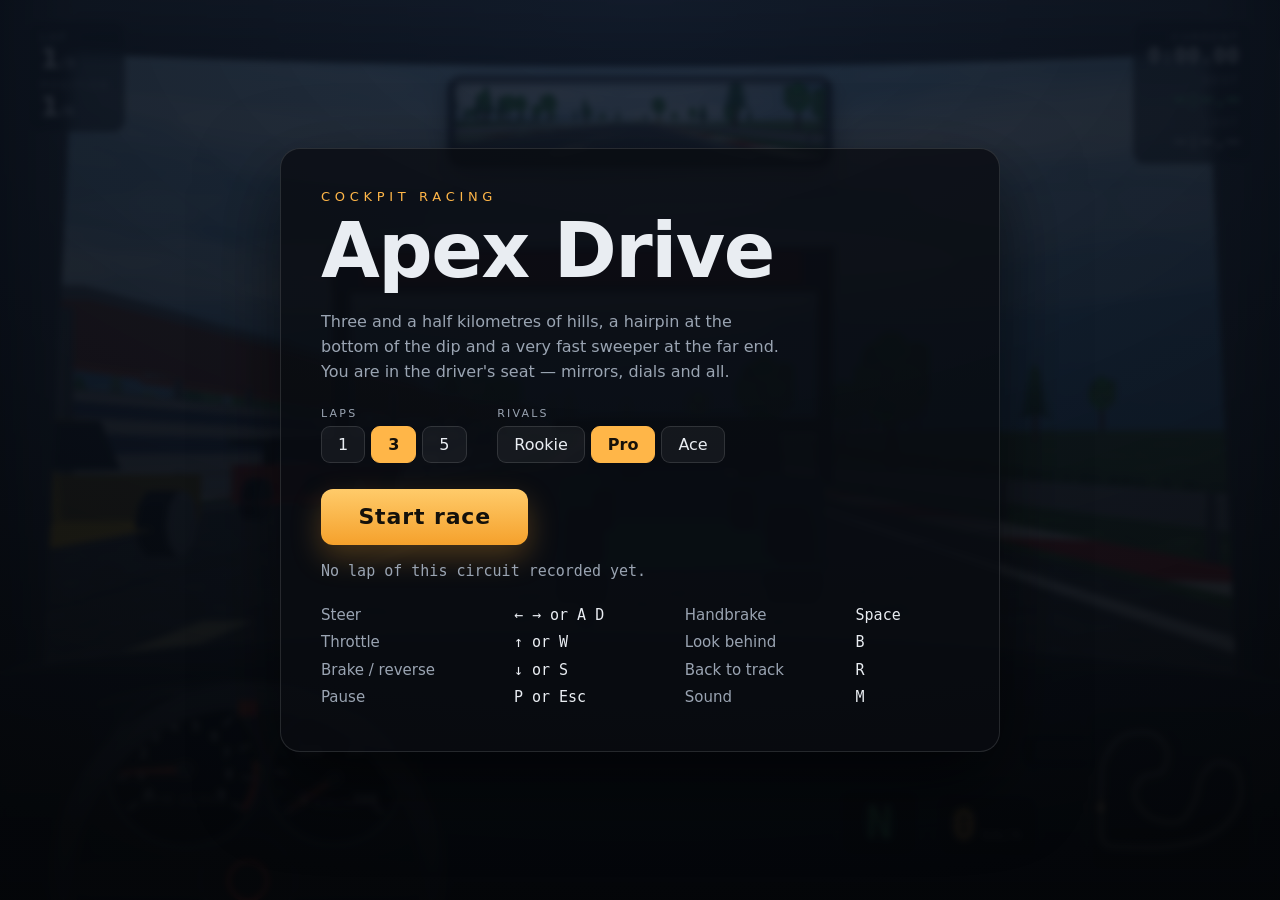
==== racer/index.html @ ed3c2ff3 "Add Apex Drive, a first-person 3D racing game A cockpit racer in raw WebGL, in racer/. No build step" ====
<!DOCTYPE html>
<html lang="en">
<head>
<meta charset="utf-8">
<meta name="viewport" content="width=device-width, initial-scale=1, viewport-fit=cover">
<title>Apex Drive — cockpit racing</title>
<meta name="description" content="A first-person 3D racing game rendered with WebGL. No build step, no dependencies.">
<link rel="stylesheet" href="style.css">
</head>
<body>
<div id="stage">
  <canvas id="view"></canvas>

  <!-- Everything below sits over the 3D view: the car you are sitting in. -->
  <div id="cockpit" aria-hidden="true">
    <!-- The cockpit is built from separate pieces rather than one big
         drawing: only the parts that actually move get repainted. -->
    <svg class="cp cp--roof" viewBox="0 0 1600 160" preserveAspectRatio="none">
      <defs>
        <linearGradient id="trimGrad" x1="0" y1="0" x2="0" y2="1">
          <stop offset="0" stop-color="#2c313a"/>
          <stop offset="1" stop-color="#13161b"/>
        </linearGradient>
      </defs>
      <path d="M0 0 H1600 V96 Q800 168 0 96 Z" fill="url(#trimGrad)"/>
      <path d="M0 96 Q800 168 1600 96" fill="none" stroke="rgba(255,255,255,0.09)" stroke-width="3"/>
    </svg>

    <svg class="cp cp--pillar cp--pillar-l" viewBox="0 0 220 900" preserveAspectRatio="none">
      <defs>
        <linearGradient id="pillarL" x1="0" y1="0" x2="1" y2="0">
          <stop offset="0" stop-color="#0f1115"/>
          <stop offset="1" stop-color="#2b3038"/>
        </linearGradient>
      </defs>
      <path d="M0 0 L214 0 L96 900 L0 900 Z" fill="url(#pillarL)"/>
    </svg>
    <svg class="cp cp--pillar cp--pillar-r" viewBox="0 0 220 900" preserveAspectRatio="none">
      <defs>
        <linearGradient id="pillarR" x1="0" y1="0" x2="1" y2="0">
          <stop offset="0" stop-color="#2b3038"/>
          <stop offset="1" stop-color="#0f1115"/>
        </linearGradient>
      </defs>
      <path d="M220 0 L6 0 L124 900 L220 900 Z" fill="url(#pillarR)"/>
    </svg>

    <svg class="cp cp--dash" viewBox="0 0 1600 460" preserveAspectRatio="none">
      <defs>
        <linearGradient id="dashGrad" x1="0" y1="0" x2="0" y2="1">
          <stop offset="0" stop-color="#2e333b"/>
          <stop offset="0.16" stop-color="#191c22"/>
          <stop offset="1" stop-color="#0a0c10"/>
        </linearGradient>
      </defs>
      <path d="M0 460 L0 92 Q300 4 780 12 Q1240 20 1600 104 L1600 460 Z" fill="url(#dashGrad)"/>
      <path d="M0 92 Q300 4 780 12 Q1240 20 1600 104" fill="none" stroke="rgba(255,255,255,0.11)" stroke-width="4"/>
      <g opacity="0.9">
        <rect x="1010" y="150" width="180" height="52" rx="12" fill="#080a0d"/>
        <rect x="1026" y="163" width="148" height="7" rx="3.5" fill="#22262c"/>
        <rect x="1026" y="178" width="148" height="7" rx="3.5" fill="#22262c"/>
        <rect x="1250" y="176" width="180" height="52" rx="12" fill="#080a0d"/>
        <rect x="1266" y="189" width="148" height="7" rx="3.5" fill="#22262c"/>
        <rect x="1266" y="204" width="148" height="7" rx="3.5" fill="#22262c"/>
      </g>
    </svg>

    <!-- Instruments and wheel share one viewBox and one screen rectangle, so
         the dials always sit in the opening above the wheel's spokes however
         the window is shaped. The wheel is a separate layer because it is the
         only part of the two that moves. -->
    <svg class="cp cp--console" viewBox="0 0 900 520">
      <defs>
        <radialGradient id="binGrad" cx="0.5" cy="0.1" r="0.95">
          <stop offset="0" stop-color="#272c34"/>
          <stop offset="1" stop-color="#0b0d11"/>
        </radialGradient>
      </defs>
      <path d="M78 520 L96 232 Q300 168 530 240 L548 520 Z" fill="url(#binGrad)"/>
      <path d="M96 232 Q300 168 530 240" fill="none" stroke="rgba(255,255,255,0.15)" stroke-width="3"/>

      <g transform="translate(215 320)">
        <circle r="105" class="dial-face"/>
        <circle r="105" class="dial-ring"/>
        <g id="tach-ticks"></g>
        <path id="tach-redline" class="redline" d="" fill="none"/>
        <text y="46" class="dial-label">RPM x1000</text>
        <g id="tach-needle"><path class="needle" d="M-4 10 L4 10 L1.6 -88 L-1.6 -88 Z"/></g>
        <circle r="11" class="dial-hub"/>
      </g>

      <g transform="translate(417 332)">
        <circle r="90" class="dial-face"/>
        <circle r="90" class="dial-ring"/>
        <g id="speed-ticks"></g>
        <text y="40" class="dial-label">km/h</text>
        <g id="speed-needle"><path class="needle" d="M-3.4 9 L3.4 9 L1.4 -74 L-1.4 -74 Z"/></g>
        <circle r="9" class="dial-hub"/>
      </g>
    </svg>

    <svg class="cp cp--wheel" id="wheel" viewBox="0 0 900 520">
      <defs>
        <linearGradient id="wheelGrad" x1="0" y1="0" x2="0" y2="1">
          <stop offset="0" stop-color="#434952"/>
          <stop offset="0.5" stop-color="#1c1f25"/>
          <stop offset="1" stop-color="#0f1114"/>
        </linearGradient>
      </defs>
      <g transform="translate(300 470)">
        <circle r="250" fill="none" stroke="url(#wheelGrad)" stroke-width="34"/>
        <circle r="250" fill="none" stroke="rgba(255,255,255,0.09)" stroke-width="2"/>
        <rect x="-236" y="-22" width="472" height="42" rx="19" fill="#1b1e23"/>
        <path d="M-18 6 L18 6 L40 248 L-40 248 Z" fill="#1b1e23"/>
        <circle r="62" fill="#15181c" stroke="#2b3037" stroke-width="3"/>
        <circle r="26" fill="none" stroke="#d9412f" stroke-width="6"/>
        <path d="M-13 -244 L13 -244 L13 -222 L-13 -222 Z" fill="#d9412f"/>
      </g>
    </svg>

    <!-- rear-view mirror: the frame is HTML, the picture inside it is a
         second pass of the 3D scene drawn straight into the canvas -->
    <div id="mirror"><div id="mirror-glass"></div></div>

    <!-- digital readouts, laid over the dash -->
    <div id="readouts">
      <div class="readout readout--gear"><span id="gear">N</span></div>
      <div class="readout"><b id="speed-digital">0</b><span>km/h</span></div>
    </div>
  </div>

  <!-- heads-up information -->
  <div id="hud">
    <div class="hud-panel hud-panel--left">
      <div class="stat"><span class="stat__key">Lap</span><span class="stat__val" id="lap">1<i>/3</i></span></div>
      <div class="stat"><span class="stat__key">Position</span><span class="stat__val" id="place">6<i>/6</i></span></div>
    </div>
    <div class="hud-panel hud-panel--right">
      <div class="stat"><span class="stat__key">Current</span><span class="stat__val stat__val--time" id="laptime">0:00.00</span></div>
      <div class="stat"><span class="stat__key">Best</span><span class="stat__val stat__val--time" id="best">—:—.—</span></div>
      <div class="stat stat--delta"><span class="stat__key">Last</span><span class="stat__val stat__val--time" id="last">—:—.—</span></div>
    </div>
    <canvas id="map" width="220" height="220"></canvas>
    <div id="flash"></div>
  </div>

  <!-- touch controls, shown only on pointer-coarse devices -->
  <div id="touch" aria-hidden="true">
    <button class="pad pad--left" data-key="ArrowLeft">◀</button>
    <button class="pad pad--right" data-key="ArrowRight">▶</button>
    <button class="pad pad--brake" data-key="ArrowDown">BRAKE</button>
    <button class="pad pad--gas" data-key="ArrowUp">GAS</button>
  </div>

  <!-- screens -->
  <div id="screen" class="screen">
    <div class="screen__card">
      <p class="screen__eyebrow">Cockpit racing</p>
      <h1 class="screen__title">Apex&nbsp;Drive</h1>
      <p class="screen__blurb">Three and a half kilometres of hills, a hairpin at the
        bottom of the dip and a very fast sweeper at the far end. You are in the
        driver's seat — mirrors, dials and all.</p>

      <div class="options">
        <div class="option">
          <span class="option__label">Laps</span>
          <div class="choices" id="laps-choice">
            <button type="button" class="choice" data-laps="1">1</button>
            <button type="button" class="choice is-on" data-laps="3">3</button>
            <button type="button" class="choice" data-laps="5">5</button>
          </div>
        </div>
        <div class="option">
          <span class="option__label">Rivals</span>
          <div class="choices" id="skill-choice">
            <button type="button" class="choice" data-skill="0.86">Rookie</button>
            <button type="button" class="choice is-on" data-skill="0.94">Pro</button>
            <button type="button" class="choice" data-skill="1.02">Ace</button>
          </div>
        </div>
      </div>

      <button type="button" class="start" id="start">Start race</button>
      <p class="record" id="record"></p>

      <table class="keys">
        <tr><th>Steer</th><td>← →  or  A D</td><th>Handbrake</th><td>Space</td></tr>
        <tr><th>Throttle</th><td>↑  or  W</td><th>Look behind</th><td>B</td></tr>
        <tr><th>Brake / reverse</th><td>↓  or  S</td><th>Back to track</th><td>R</td></tr>
        <tr><th>Pause</th><td>P  or  Esc</td><th>Sound</th><td>M</td></tr>
      </table>
    </div>
  </div>

  <div id="lights" class="lights" hidden>
    <span></span><span></span><span></span><span></span><span></span>
  </div>

  <p id="toast" class="toast" hidden></p>
</div>

<noscript><p class="noscript">Apex Drive needs JavaScript and WebGL.</p></noscript>

<script src="js/glx.js"></script>
<script src="js/textures.js"></script>
<script src="js/track.js"></script>
<script src="js/meshes.js"></script>
<script src="js/audio.js"></script>
<script src="js/game.js"></script>
</body>
</html>
---- racer/style.css ----
/* Apex Drive — cockpit, instruments and screens.
   The 3D view is a canvas underneath; everything here sits on top of it. */

:root {
  --ink: #e9edf2;
  --dim: #9aa4b2;
  --amber: #ffb648;
  --red: #e04b39;
  --green: #59d68a;
  --panel: rgba(10, 13, 18, 0.62);
  --edge: rgba(255, 255, 255, 0.12);
  --ui: ui-sans-serif, system-ui, "Segoe UI", Roboto, Helvetica, Arial, sans-serif;
  --mono: ui-monospace, "SF Mono", Menlo, Consolas, "DejaVu Sans Mono", monospace;
}

* { box-sizing: border-box; }

html, body {
  margin: 0;
  height: 100%;
  background: #06080b;
  color: var(--ink);
  font-family: var(--ui);
  overflow: hidden;
  overscroll-behavior: none;
  -webkit-text-size-adjust: 100%;
}

#stage {
  position: fixed;
  inset: 0;
  overflow: hidden;
  touch-action: none;
}

#view {
  position: absolute;
  inset: 0;
  width: 100%;
  height: 100%;
  display: block;
}

/* ---------- cockpit ---------- */

#cockpit {
  position: absolute;
  inset: 0;
  pointer-events: none;
}

/* Each piece of the cockpit is positioned on its own and nudged around
   independently, so the game never has to repaint the whole thing. */
.cp {
  position: absolute;
  will-change: transform;
  transform: translateZ(0);
}

.cp--roof { left: -2%; top: 0; width: 104%; height: clamp(46px, 9vh, 96px); }
.cp--pillar { top: 0; height: 100%; width: clamp(38px, 6vw, 108px); }
.cp--pillar-l { left: 0; }
.cp--pillar-r { right: 0; }
.cp--dash { left: -3%; bottom: -2%; width: 106%; height: clamp(150px, 33vh, 340px); }

/* The console and the wheel occupy exactly the same rectangle. */
.cp--console,
.cp--wheel {
  left: clamp(-18px, 2vw, 54px);
  bottom: clamp(-34px, -2vh, -6px);
  width: clamp(320px, 52vw, 700px);
  height: auto;
}

.cp--wheel {
  /* Turn about the middle of the wheel, not the middle of the drawing. */
  transform-origin: 33.33% 90.4%;
}

.dial-face { fill: #0a0c10; stroke: rgba(255, 255, 255, 0.06); stroke-width: 2; }
.dial-ring { fill: none; stroke: #363c45; stroke-width: 6; }
.dial-hub { fill: #2a2f37; stroke: #454c56; stroke-width: 2; }
.dial-label {
  fill: #7f8794;
  font: 500 17px var(--ui);
  text-anchor: middle;
  letter-spacing: 0.14em;
}
.tick { stroke: #b9c2cd; stroke-width: 3; }
.tick--minor { stroke: #58606c; stroke-width: 2; }
.tick-num { fill: #cfd6e0; font: 600 19px var(--mono); text-anchor: middle; dominant-baseline: middle; }
.redline { stroke: var(--red); stroke-width: 9; opacity: 0.9; }
.needle { fill: #f05a3f; filter: drop-shadow(0 0 6px rgba(240, 90, 63, 0.55)); }

/* ---------- rear-view mirror ---------- */

#mirror {
  position: absolute;
  left: 50%;
  /* Hung just under the roof trim: any overlap would show the trim through
     the glass instead of the road behind you. */
  top: calc(clamp(46px, 9vh, 96px) - 5px);
  width: min(30vw, 430px);
  height: min(7vw, 100px);
  transform: translateX(-50%);
  /* A border rather than a background: the glass has to stay see-through,
     because the picture in it is the canvas underneath. */
  border: 7px solid #262b33;
  border-top-color: #3d434c;
  border-bottom-color: #14171c;
  border-radius: 13px;
  box-shadow: 0 10px 26px rgba(0, 0, 0, 0.5), 0 0 0 1px rgba(0, 0, 0, 0.4);
}

#mirror-glass {
  width: 100%;
  height: 100%;
  box-shadow: inset 0 0 14px rgba(0, 0, 0, 0.35);
}

/* ---------- digital readouts on the dash ---------- */

#readouts {
  position: absolute;
  right: clamp(124px, 19vw, 300px);
  bottom: clamp(8px, 5vh, 60px);
  display: flex;
  align-items: flex-end;
  gap: clamp(10px, 1.6vw, 24px);
  font-family: var(--mono);
}

.readout {
  background: rgba(3, 5, 8, 0.75);
  border: 1px solid var(--edge);
  border-radius: 10px;
  padding: 0.35em 0.8em;
  display: flex;
  align-items: baseline;
  gap: 0.4em;
  color: var(--amber);
  text-shadow: 0 0 12px rgba(255, 182, 72, 0.45);
}

.readout b { font-size: clamp(20px, 3.2vw, 40px); font-weight: 600; letter-spacing: 0.02em; }
.readout span { font-size: clamp(9px, 1vw, 13px); color: var(--dim); letter-spacing: 0.18em; }
.readout--gear span {
  font-size: clamp(22px, 3.6vw, 44px);
  color: var(--green);
  text-shadow: 0 0 14px rgba(89, 214, 138, 0.5);
  letter-spacing: 0;
  min-width: 1.1em;
  text-align: center;
}
.readout--gear.is-reverse span { color: var(--red); text-shadow: 0 0 14px rgba(224, 75, 57, 0.5); }

/* ---------- heads-up display ---------- */

#hud {
  position: absolute;
  inset: 0;
  pointer-events: none;
  font-variant-numeric: tabular-nums;
}

.hud-panel {
  position: absolute;
  top: 2.2vh;
  display: grid;
  gap: 6px;
  padding: 10px 14px;
  background: var(--panel);
  border: 1px solid var(--edge);
  border-radius: 12px;
  backdrop-filter: blur(6px);
}

.hud-panel--left { left: 2vw; }
.hud-panel--right { right: 2vw; text-align: right; }

.stat { display: grid; gap: 1px; }
.stat__key {
  font-size: clamp(8px, 0.85vw, 11px);
  letter-spacing: 0.2em;
  text-transform: uppercase;
  color: var(--dim);
}
.stat__val { font-size: clamp(17px, 2.1vw, 28px); font-weight: 600; line-height: 1.05; }
.stat__val i { font-style: normal; font-size: 0.55em; color: var(--dim); }
.stat__val--time { font-family: var(--mono); font-size: clamp(14px, 1.7vw, 22px); }
#best { color: var(--green); }
.stat--delta { opacity: 0.8; }

#map {
  position: absolute;
  right: 2vw;
  bottom: 3vh;
  width: clamp(112px, 13vw, 200px);
  height: auto;
  background: rgba(8, 11, 15, 0.55);
  border: 1px solid var(--edge);
  border-radius: 12px;
  backdrop-filter: blur(4px);
}

#flash {
  position: absolute;
  inset: 0;
  background: #fff;
  opacity: 0;
  pointer-events: none;
}
#flash.is-hit { animation: hit 0.32s ease-out; }
@keyframes hit {
  from { opacity: 0.42; background: #ff9d6b; }
  to { opacity: 0; }
}

/* ---------- start lights ---------- */

.lights {
  position: absolute;
  left: 50%;
  top: 20vh;
  transform: translateX(-50%);
  display: flex;
  gap: clamp(8px, 1.4vw, 18px);
  padding: clamp(8px, 1.2vw, 16px);
  background: rgba(6, 8, 11, 0.8);
  border: 1px solid var(--edge);
  border-radius: 999px;
}

.lights[hidden] { display: none; }

.lights span {
  width: clamp(22px, 3.4vw, 46px);
  height: clamp(22px, 3.4vw, 46px);
  border-radius: 50%;
  background: #24272d;
  box-shadow: inset 0 2px 6px rgba(0, 0, 0, 0.7);
}
.lights span.on { background: var(--red); box-shadow: 0 0 26px rgba(224, 75, 57, 0.85); }
.lights.go span { background: var(--green); box-shadow: 0 0 30px rgba(89, 214, 138, 0.9); }

/* ---------- toast ---------- */

.toast {
  position: absolute;
  left: 50%;
  top: 30vh;
  transform: translateX(-50%);
  margin: 0;
  padding: 0.5em 1.1em;
  background: rgba(6, 8, 11, 0.78);
  border: 1px solid var(--edge);
  border-radius: 999px;
  font-size: clamp(13px, 1.6vw, 20px);
  letter-spacing: 0.06em;
  white-space: nowrap;
}
.toast[hidden] { display: none; }

/* ---------- screens ---------- */

.screen {
  position: absolute;
  inset: 0;
  display: grid;
  place-items: center;
  padding: 4vh 4vw;
  background: radial-gradient(120% 100% at 50% 0%, rgba(14, 24, 40, 0.86), rgba(4, 6, 9, 0.95));
  backdrop-filter: blur(3px);
  overflow: auto;
}
.screen[hidden] { display: none; }

.screen__card {
  width: min(720px, 100%);
  padding: clamp(20px, 3.4vw, 40px);
  background: rgba(9, 12, 17, 0.78);
  border: 1px solid var(--edge);
  border-radius: 20px;
  box-shadow: 0 30px 80px rgba(0, 0, 0, 0.6);
}

.screen__eyebrow {
  margin: 0;
  font-size: clamp(10px, 1.1vw, 13px);
  letter-spacing: 0.36em;
  text-transform: uppercase;
  color: var(--amber);
}
.screen__title {
  margin: 0.15em 0 0.3em;
  font-size: clamp(38px, 7vw, 76px);
  line-height: 0.95;
  letter-spacing: -0.02em;
}
.screen__blurb { margin: 0 0 1.4em; color: var(--dim); line-height: 1.55; max-width: 46ch; }

.options { display: flex; flex-wrap: wrap; gap: clamp(14px, 2.4vw, 34px); margin-bottom: 1.6em; }
.option__label {
  display: block;
  font-size: 11px;
  letter-spacing: 0.2em;
  text-transform: uppercase;
  color: var(--dim);
  margin-bottom: 0.55em;
}
.choices { display: flex; gap: 6px; }
.choice {
  font: inherit;
  color: var(--ink);
  background: rgba(255, 255, 255, 0.05);
  border: 1px solid var(--edge);
  border-radius: 9px;
  padding: 0.5em 1em;
  cursor: pointer;
}
.choice:hover { background: rgba(255, 255, 255, 0.1); }
.choice.is-on { background: var(--amber); border-color: var(--amber); color: #16110a; font-weight: 600; }

.start {
  font: 600 clamp(17px, 2.2vw, 22px) var(--ui);
  letter-spacing: 0.04em;
  color: #14110b;
  background: linear-gradient(#ffcb6a, #f5a12c);
  border: 0;
  border-radius: 12px;
  padding: 0.72em 1.7em;
  cursor: pointer;
  box-shadow: 0 12px 30px rgba(245, 161, 44, 0.28);
}
.start:hover { filter: brightness(1.07); }
.start:active { transform: translateY(1px); }

.record {
  margin: 1.1em 0 0;
  font-family: var(--mono);
  font-size: clamp(12px, 1.4vw, 15px);
  color: var(--dim);
}
.record b { color: var(--green); font-weight: 600; }

.keys {
  margin-top: 1.4em;
  border-collapse: collapse;
  font-size: clamp(12px, 1.3vw, 15px);
  color: var(--dim);
  width: 100%;
}
.keys th {
  text-align: left;
  font-weight: 500;
  color: var(--dim);
  padding: 0.32em 1em 0.32em 0;
  white-space: nowrap;
}
.keys td { color: var(--ink); font-family: var(--mono); padding: 0.32em 1.6em 0.32em 0; white-space: nowrap; }

/* Race results reuse the screen card. */
.results { width: 100%; border-collapse: collapse; margin: 0.4em 0 1.4em; }
.results th, .results td {
  text-align: left;
  padding: 0.5em 0.6em;
  border-bottom: 1px solid rgba(255, 255, 255, 0.08);
  font-size: clamp(12px, 1.5vw, 16px);
}
.results th { color: var(--dim); font-weight: 500; letter-spacing: 0.12em; text-transform: uppercase; font-size: 11px; }
.results td:first-child { width: 3em; color: var(--dim); font-family: var(--mono); }
.results tr.is-you td { color: var(--amber); font-weight: 600; }
.results td:last-child { text-align: right; font-family: var(--mono); }

/* ---------- touch controls ---------- */

#touch { position: absolute; inset: 0; display: none; }
.pad {
  position: absolute;
  bottom: 4vh;
  width: 19vw;
  max-width: 130px;
  height: 19vw;
  max-height: 130px;
  border-radius: 50%;
  border: 1px solid var(--edge);
  background: rgba(12, 16, 22, 0.5);
  color: var(--ink);
  font: 600 13px var(--ui);
  letter-spacing: 0.1em;
  backdrop-filter: blur(4px);
  touch-action: none;
  user-select: none;
}
.pad:active, .pad.is-down { background: rgba(255, 182, 72, 0.35); }
.pad--left { left: 3vw; }
.pad--right { left: 25vw; }
.pad--brake { right: 25vw; }
.pad--gas { right: 3vw; }

@media (pointer: coarse) {
  #touch { display: block; }
  #readouts { bottom: 27vh; right: 4vw; }
  #map { bottom: 27vh; }
  .cp--wheel { bottom: -22vh; }
}

/* On short or narrow screens the wheel and dials would eat the view, so
   they shrink back out of the way. */
@media (max-height: 560px) {
  .cp--console, .cp--wheel { width: clamp(260px, 38vw, 460px); bottom: clamp(-30px, -2vh, -6px); }
  .cp--dash { height: clamp(110px, 26vh, 220px); }
}

.noscript {
  position: fixed;
  inset: 0;
  display: grid;
  place-items: center;
  margin: 0;
  font: 500 18px var(--ui);
  color: var(--ink);
  background: #06080b;
}

@media (prefers-reduced-motion: reduce) {
  #flash.is-hit { animation: none; }
}
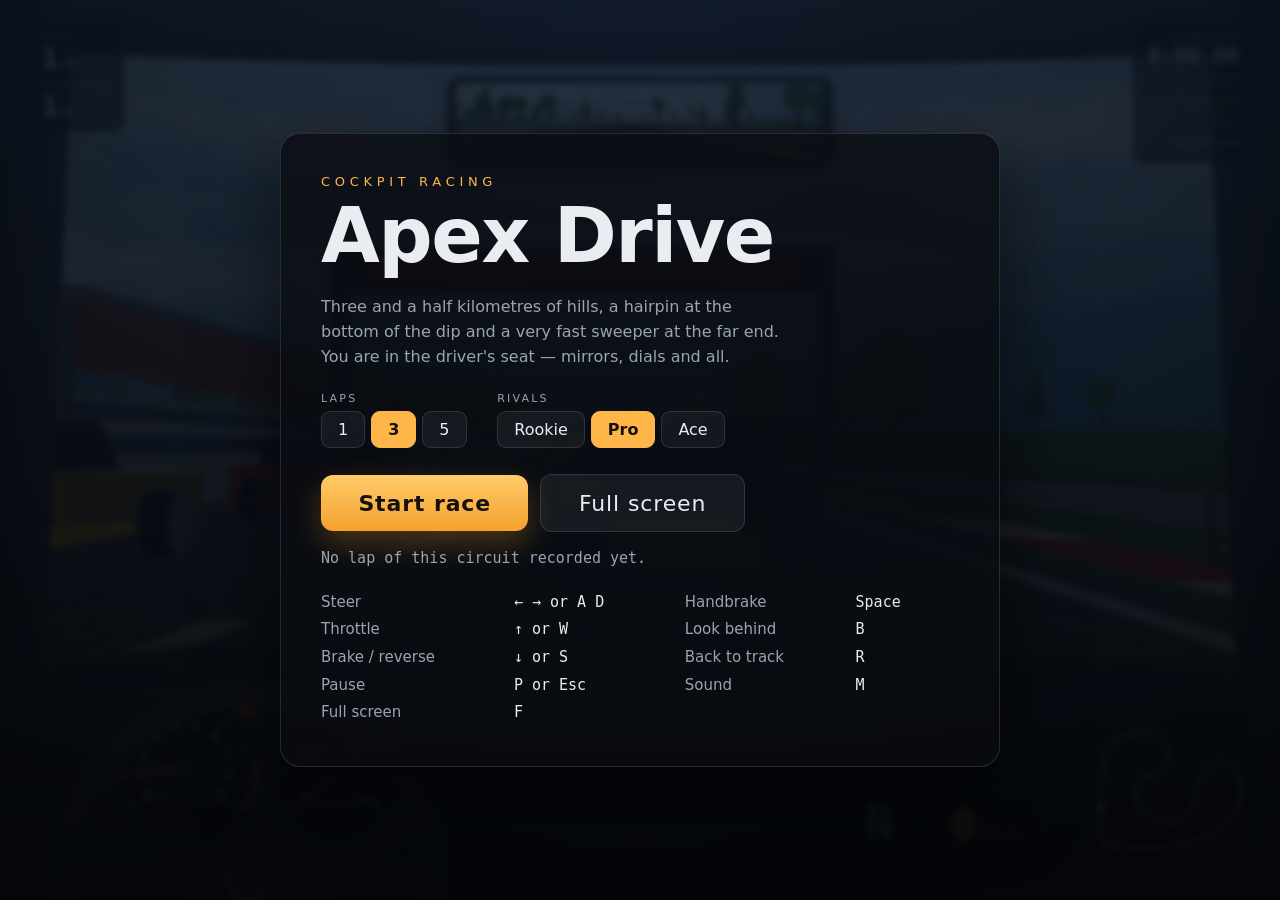
==== commit 1abd9f94: "Add a full screen toggle A button beside Start race, and the F key anywhere. Entering or leaving ful" ====
--- a/racer/index.html
+++ b/racer/index.html
@@ -5,6 +5,12 @@
 <meta name="viewport" content="width=device-width, initial-scale=1, viewport-fit=cover">
 <title>Apex Drive — cockpit racing</title>
 <meta name="description" content="A first-person 3D racing game rendered with WebGL. No build step, no dependencies.">
+<meta name="theme-color" content="#06080b">
+<!-- Added to the home screen on iOS, it opens without browser chrome. -->
+<meta name="apple-mobile-web-app-capable" content="yes">
+<meta name="apple-mobile-web-app-title" content="Apex Drive">
+<meta name="apple-mobile-web-app-status-bar-style" content="black-translucent">
+<meta name="mobile-web-app-capable" content="yes">
 <link rel="stylesheet" href="style.css">
 </head>
 <body>
@@ -180,7 +186,10 @@
         </div>
       </div>
 
-      <button type="button" class="start" id="start">Start race</button>
+      <div class="launch">
+        <button type="button" class="start" id="start">Start race</button>
+        <button type="button" class="start start--ghost" id="fullscreen">Full screen</button>
+      </div>
       <p class="record" id="record"></p>
 
       <table class="keys">
@@ -188,6 +197,7 @@
         <tr><th>Throttle</th><td>↑  or  W</td><th>Look behind</th><td>B</td></tr>
         <tr><th>Brake / reverse</th><td>↓  or  S</td><th>Back to track</th><td>R</td></tr>
         <tr><th>Pause</th><td>P  or  Esc</td><th>Sound</th><td>M</td></tr>
+        <tr><th>Full screen</th><td>F</td><th></th><td></td></tr>
       </table>
     </div>
   </div>
@@ -197,6 +207,9 @@
   </div>
 
   <p id="toast" class="toast" hidden></p>
+
+  <!-- A phone held upright has nowhere to put the road. -->
+  <div id="rotate" class="rotate"><p>Turn your phone sideways<span>the track is wider than it is tall</span></p></div>
 </div>
 
 <noscript><p class="noscript">Apex Drive needs JavaScript and WebGL.</p></noscript>
--- a/racer/style.css
+++ b/racer/style.css
@@ -175,8 +175,8 @@
   backdrop-filter: blur(6px);
 }
 
-.hud-panel--left { left: 2vw; }
-.hud-panel--right { right: 2vw; text-align: right; }
+.hud-panel--left { left: max(2vw, env(safe-area-inset-left)); }
+.hud-panel--right { right: max(2vw, env(safe-area-inset-right)); text-align: right; }
 
 .stat { display: grid; gap: 1px; }
 .stat__key {
@@ -335,6 +335,19 @@
 .start:hover { filter: brightness(1.07); }
 .start:active { transform: translateY(1px); }
 
+.launch { display: flex; flex-wrap: wrap; gap: 12px; align-items: center; }
+
+/* Second-rank button: same shape, none of the pull. */
+.start--ghost {
+  color: var(--ink);
+  background: rgba(255, 255, 255, 0.06);
+  border: 1px solid var(--edge);
+  box-shadow: none;
+  font-weight: 500;
+}
+.start--ghost:hover { background: rgba(255, 255, 255, 0.12); filter: none; }
+.start--ghost[hidden] { display: none; }
+
 .record {
   margin: 1.1em 0 0;
   font-family: var(--mono);
@@ -377,11 +390,11 @@
 #touch { position: absolute; inset: 0; display: none; }
 .pad {
   position: absolute;
-  bottom: 4vh;
-  width: 19vw;
-  max-width: 130px;
-  height: 19vw;
-  max-height: 130px;
+  bottom: max(3vh, env(safe-area-inset-bottom));
+  width: 15vw;
+  max-width: 104px;
+  height: 15vw;
+  max-height: 104px;
   border-radius: 50%;
   border: 1px solid var(--edge);
   background: rgba(12, 16, 22, 0.5);
@@ -391,18 +404,32 @@
   backdrop-filter: blur(4px);
   touch-action: none;
   user-select: none;
+  -webkit-user-select: none;
+  -webkit-touch-callout: none;
 }
 .pad:active, .pad.is-down { background: rgba(255, 182, 72, 0.35); }
-.pad--left { left: 3vw; }
-.pad--right { left: 25vw; }
-.pad--brake { right: 25vw; }
-.pad--gas { right: 3vw; }
+.pad--left { left: max(2vw, env(safe-area-inset-left)); }
+.pad--right { left: calc(max(2vw, env(safe-area-inset-left)) + 17vw); }
+.pad--brake { right: calc(max(2vw, env(safe-area-inset-right)) + 17vw); }
+.pad--gas { right: max(2vw, env(safe-area-inset-right)); }
 
 @media (pointer: coarse) {
   #touch { display: block; }
-  #readouts { bottom: 27vh; right: 4vw; }
-  #map { bottom: 27vh; }
-  .cp--wheel { bottom: -22vh; }
+  /* Both thumbs need the bottom corners, so the wheel and dials sit in the
+     middle of the dash and the readouts lift above the pads. */
+  .cp--console,
+  .cp--wheel {
+    left: calc(50% - 18vw);
+    width: max(36vw, 230px);
+  }
+  /* Stacked directly above the pads, whatever size they end up. */
+  #readouts,
+  #map { bottom: calc(max(3vh, env(safe-area-inset-bottom)) + min(15vw, 104px) + 10px); }
+  #map { right: max(2vw, env(safe-area-inset-right)); }
+  /* ...and the readouts sit beside the map rather than under it. */
+  #readouts {
+    right: calc(max(2vw, env(safe-area-inset-right)) + clamp(112px, 13vw, 200px) + 12px);
+  }
 }
 
 /* On short or narrow screens the wheel and dials would eat the view, so
@@ -410,6 +437,29 @@
 @media (max-height: 560px) {
   .cp--console, .cp--wheel { width: clamp(260px, 38vw, 460px); bottom: clamp(-30px, -2vh, -6px); }
   .cp--dash { height: clamp(110px, 26vh, 220px); }
+}
+
+.rotate {
+  position: absolute;
+  inset: 0;
+  display: none;
+  place-items: center;
+  padding: 8vw;
+  text-align: center;
+  background: #06080b;
+  z-index: 10;
+}
+.rotate p { margin: 0; font-size: clamp(18px, 5vw, 26px); font-weight: 600; line-height: 1.3; }
+.rotate span {
+  display: block;
+  margin-top: 0.7em;
+  font-size: clamp(12px, 3.4vw, 15px);
+  font-weight: 400;
+  color: var(--dim);
+}
+
+@media (pointer: coarse) and (orientation: portrait) {
+  .rotate { display: grid; }
 }
 
 .noscript {
